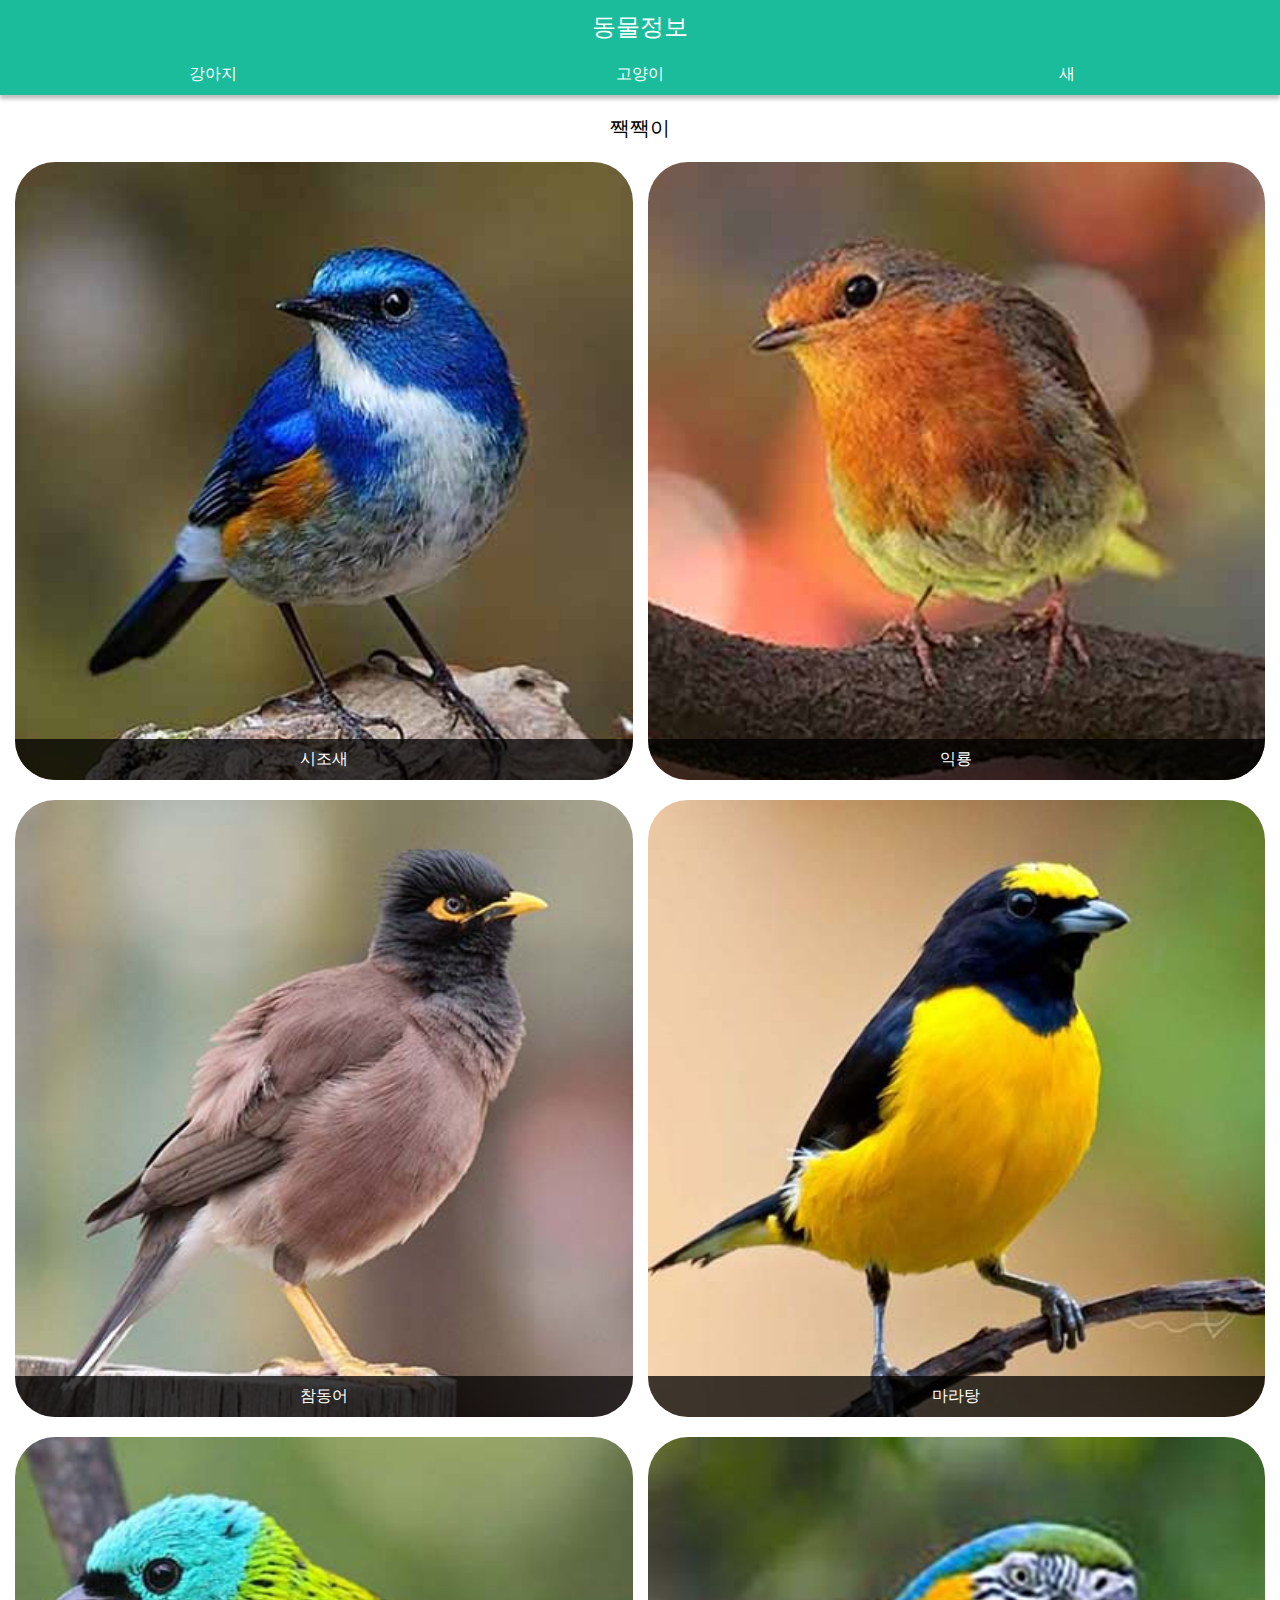
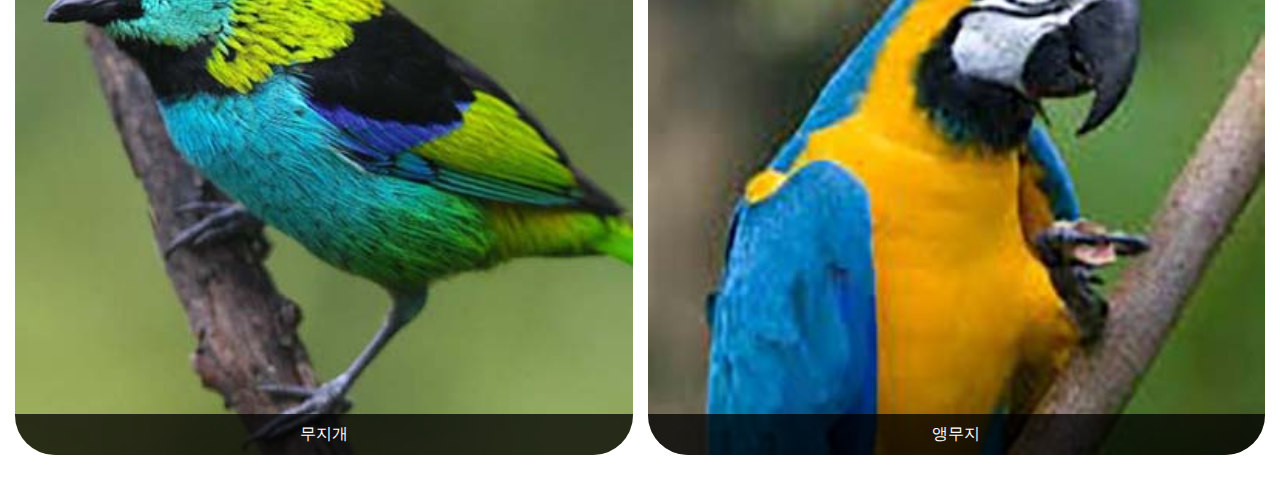
==== bird.html @ 16dd5767 "바꿈" ====
<!DOCTYPE html>
<html lang="en">

<head>
    <meta charset="UTF-8">
    <meta name="viewport" content="width=device-width, initial-scale=1.0">
    <title>새 - 동물정보</title>
    <link href="https://fonts.googleapis.com/css2?family=Bungee+Spice&family=Roboto&display=swap" rel="stylesheet">
    <link rel="stylesheet" href="style.css">
</head>

<body>
    <header>
        <h1>동물정보</h1>
        <nav>
            <a href="index.html">강아지</a>
            <a href="cat.html">고양이</a>
            <a href="bird.html">새</a>
        </nav>
    </header>
    <main class="contents">
        <div class="contents-box">
            <h2>짹짹이</h2>
            <ul class="pet-list">
                <li class="item">
                    <img src="./동물정보모바일/images/bird01.jpg" alt="dog01">
                    <p class="name">시조새</p>
                </li>
                <li class="item">
                    <img src="./동물정보모바일/images/bird02.jpg" alt="dog01">
                    <p class="name">익룡</p>
                </li>
                <li class="item">
                    <img src="./동물정보모바일/images/bird03.jpg" alt="dog01">
                    <p class="name">참동어</p>
                </li>
                <li class="item">
                    <img src="./동물정보모바일/images/bird04.jpg" alt="dog01">
                    <p class="name">마라탕</p>
                </li>
                <li class="item">
                    <img src="./동물정보모바일/images/bird05.jpg" alt="dog01">
                    <p class="name">무지개</p>
                </li>
                <li class="item">
                    <img src="./동물정보모바일/images/bird06.jpg" alt="dog01">
                    <p class="name">앵무지</p>
                </li>
            </ul>
        </div>
    </main>
</body>

</html>
---- style.css ----
/* 스타일 변수 선언 */
:root {
  /* 전역변수 */
  --main-color: #1abc9c;
}

* {
  margin: 0;
  padding: 0;
  box-sizing: border-box;
}

ul {
  list-style-type: none;
}

body {
  font-family: "Roboto", "맑은 고딕", sans-serif;
}

header {
  background: #ccc;
  box-shadow: 0px 4px 4px rgba(0, 0, 0, 0.25);
}

header h1 {
  background: var(--main-color);
  color: white;
  padding: 11px;
  text-align: center;
  font-weight: 400;
  font-size: 24px;
}

header > nav {
  display: flex;
}

header > nav > a {
  display: block;
  text-decoration: none;
  color: white;
  /* outline: 1px solid black; */
  padding: 10px;
  flex: 1;
  text-align: center;
  background: var(--main-color);
  border-bottom: 3px solid transparent;
  padding-bottom: 7px;
}

header > nav > a:hover,
header > nav > a:active {
  border-bottom: 3px solid #fff;
}

main {
  padding: 20px 15px;
}

main h2 {
  font-weight: 400;
  font-size: 20px;
  text-align: center;
  margin-bottom: 20px;
}

main ul li img {
  width: 100%;
  border-radius: 40px 40px 40px 40px;
}

main .pet-list {
  display: flex;
  flex-wrap: wrap;
}

main .pet-list .item {
  /* 칼럼의 크기(여백이 있는경우) = 칼럼크기 - (여백 / 칼럼수) */
  width: calc(50% - (15px / 2));
  margin-right: 15px;
  margin-bottom: 20px;
}

/* 우측 마진 제거(2n = 짝수) */
main .pet-list .item:nth-child(2n) {
  margin-right: 0px;
}

main .pet-list .item .name {
  background: rgba(0, 0, 0, 0.75);
  color: white;
  padding: 10px;
  text-align: center;
}

/* 사진에 이름 배치 */
main .pet-list .item {
  position: relative;
  /* outline: 1px solid red; */
}

main .pet-list .item .name {
  position: absolute;
  bottom: 0;
  width: 100%;
  border-radius: 0 0 40px 40px;
}

main .pet-list .item img {
  display: flex;
}

main .pet-list .item .name:nth-child(2n):active {
  background: brown;
}
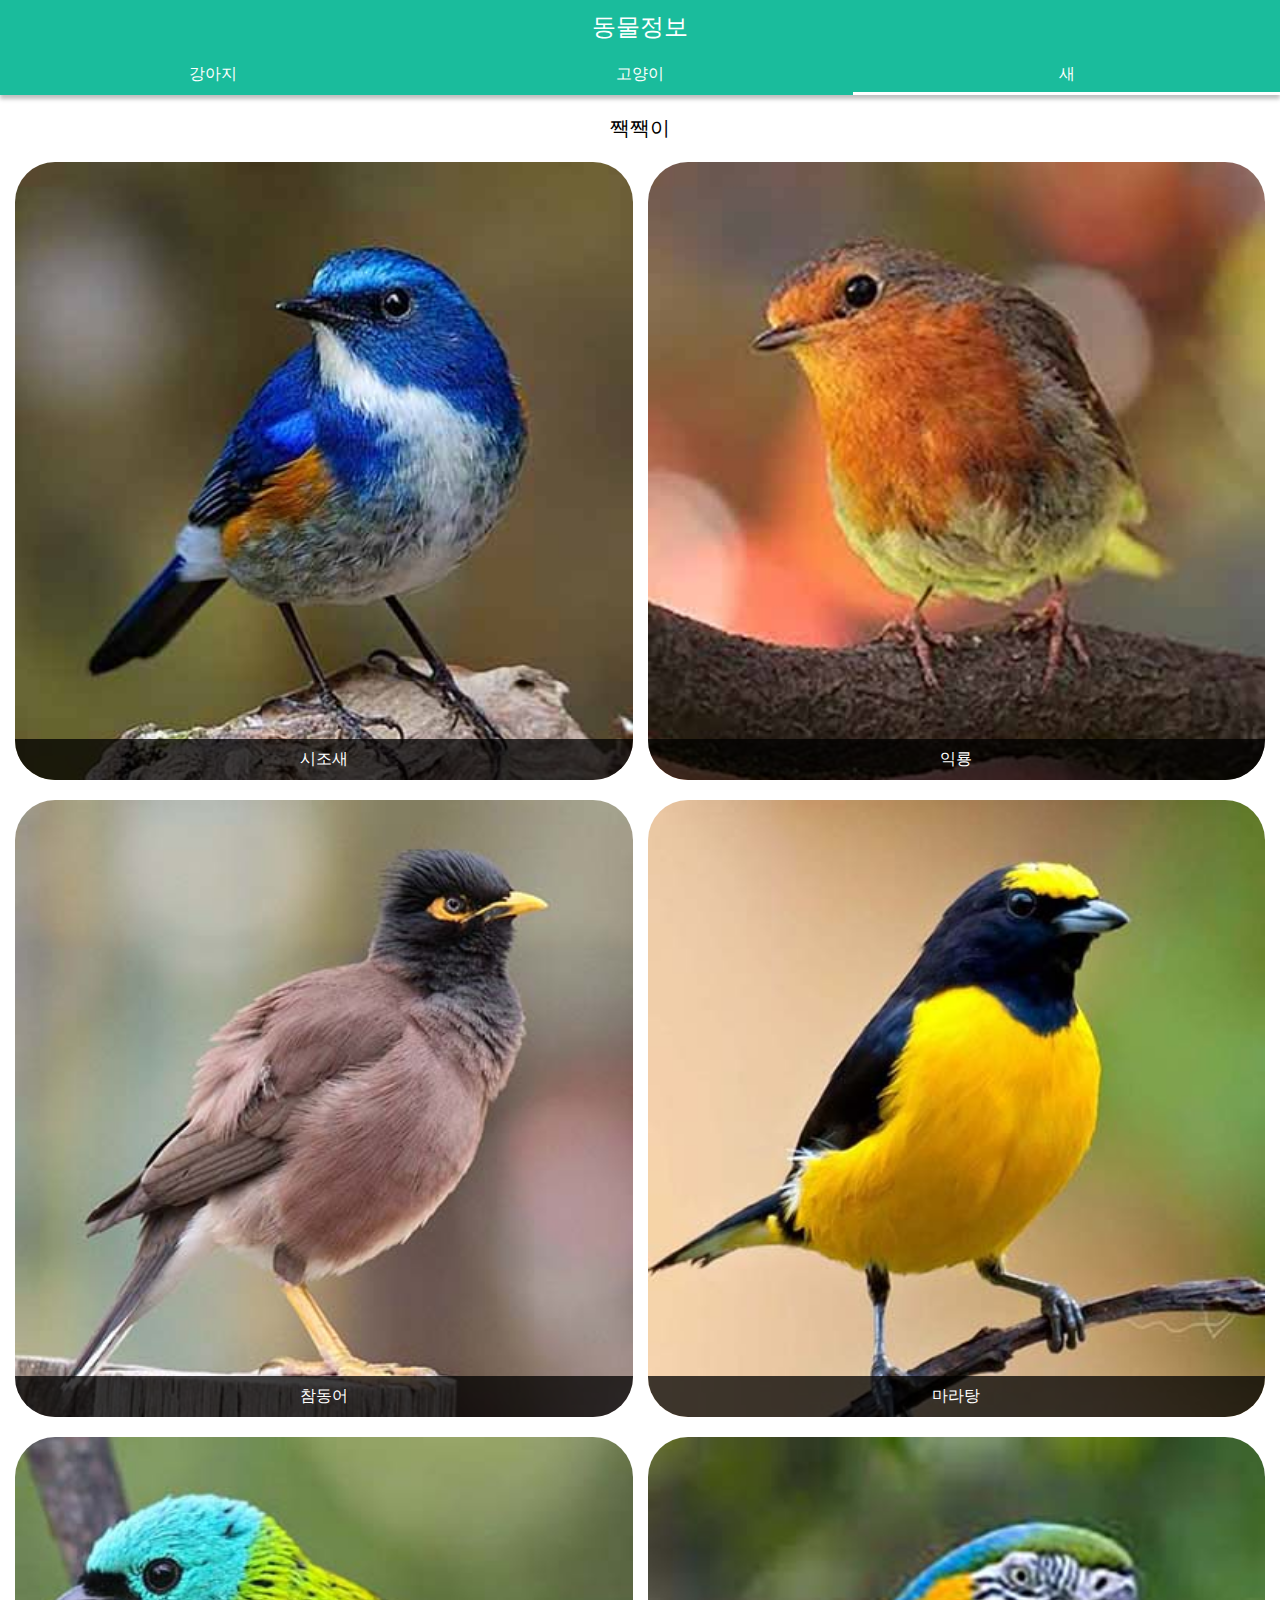
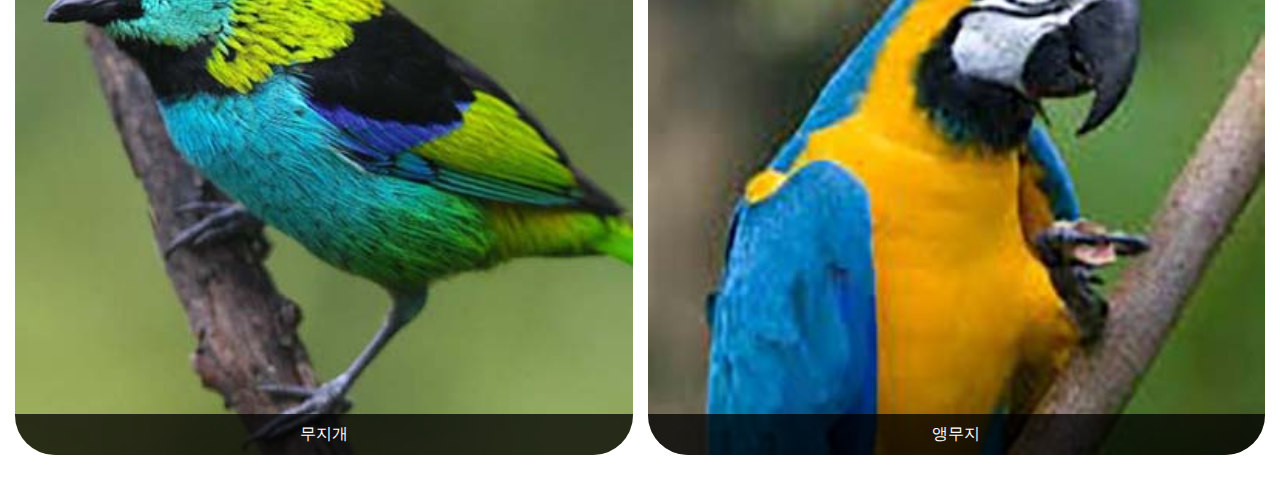
==== commit d558b640: "수정1" ====
--- a/bird.html
+++ b/bird.html
@@ -15,7 +15,7 @@
         <nav>
             <a href="index.html">강아지</a>
             <a href="cat.html">고양이</a>
-            <a href="bird.html">새</a>
+            <a class="active" href="bird.html">새</a>
         </nav>
     </header>
     <main class="contents">
--- a/style.css
+++ b/style.css
@@ -51,6 +51,10 @@
 
 header > nav > a:hover,
 header > nav > a:active {
+  border-bottom: 3px solid #fff;
+}
+
+header > nav a.active {
   border-bottom: 3px solid #fff;
 }
 
